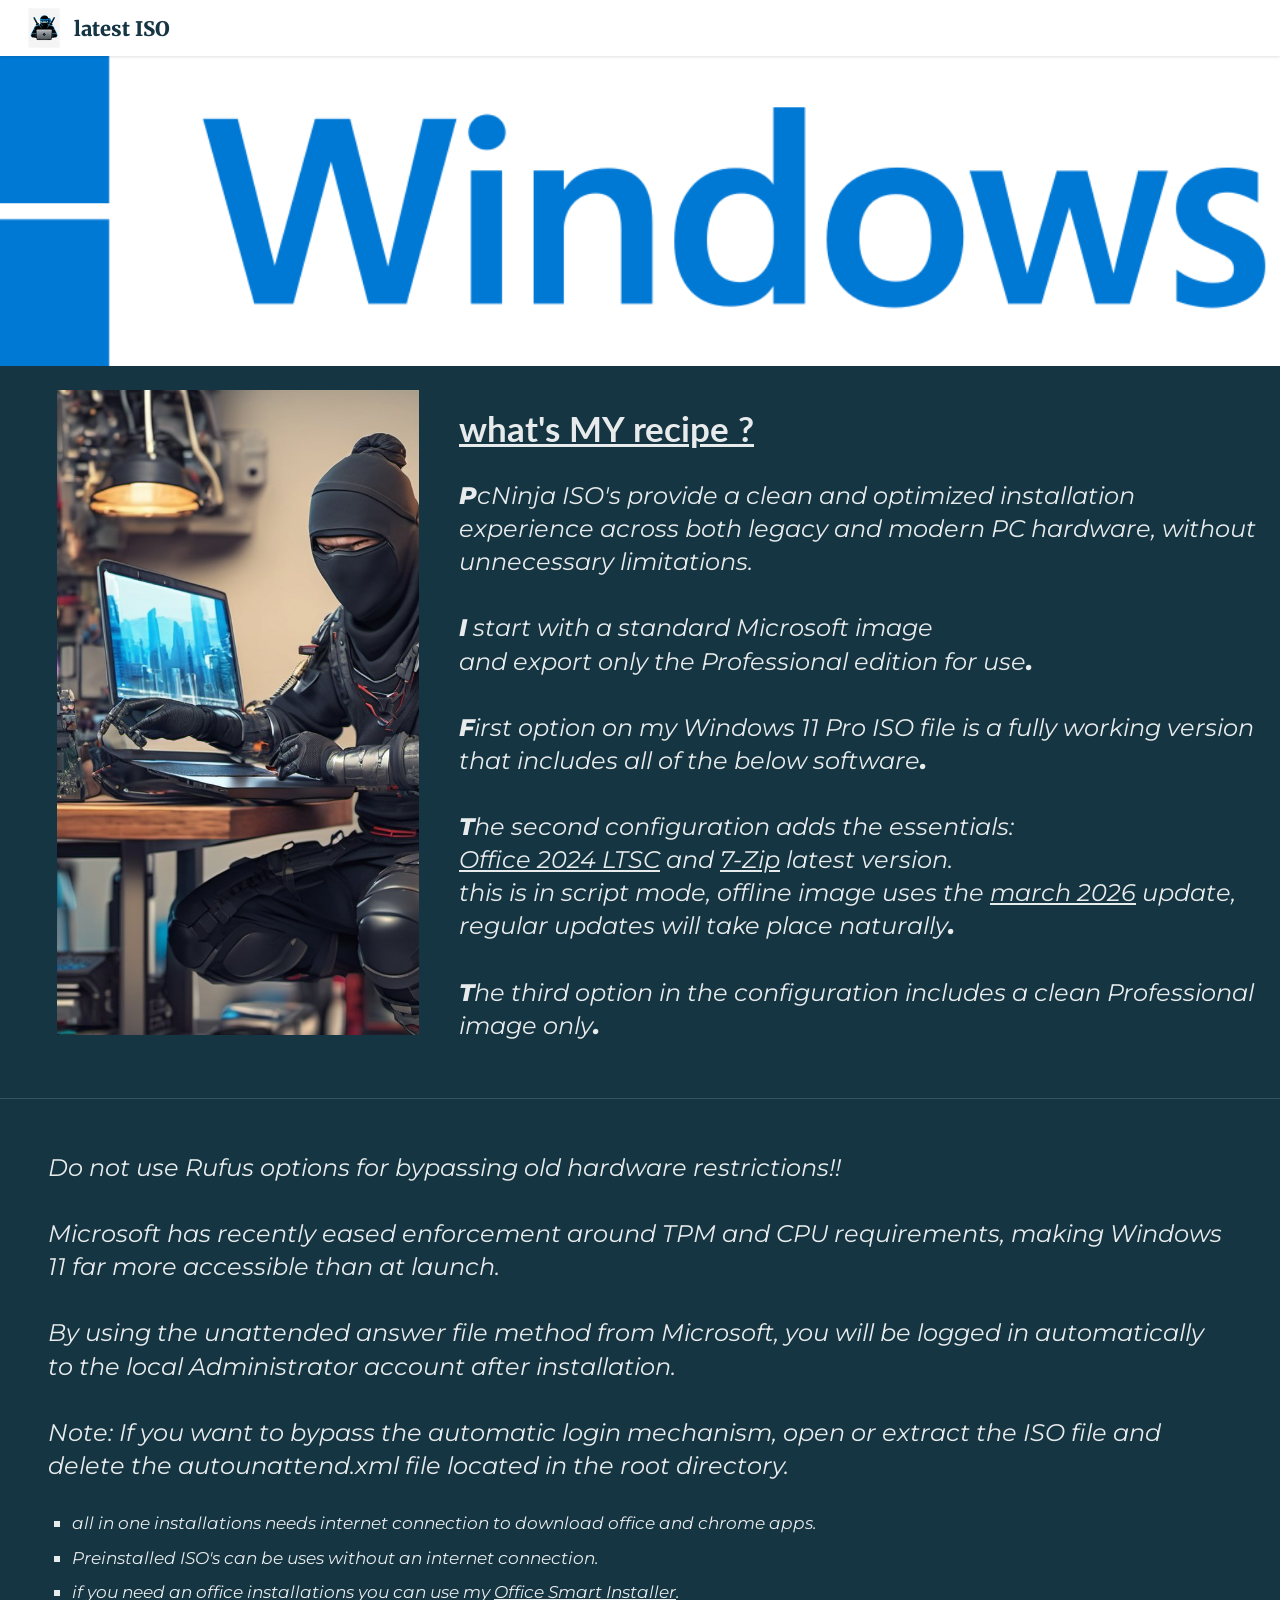
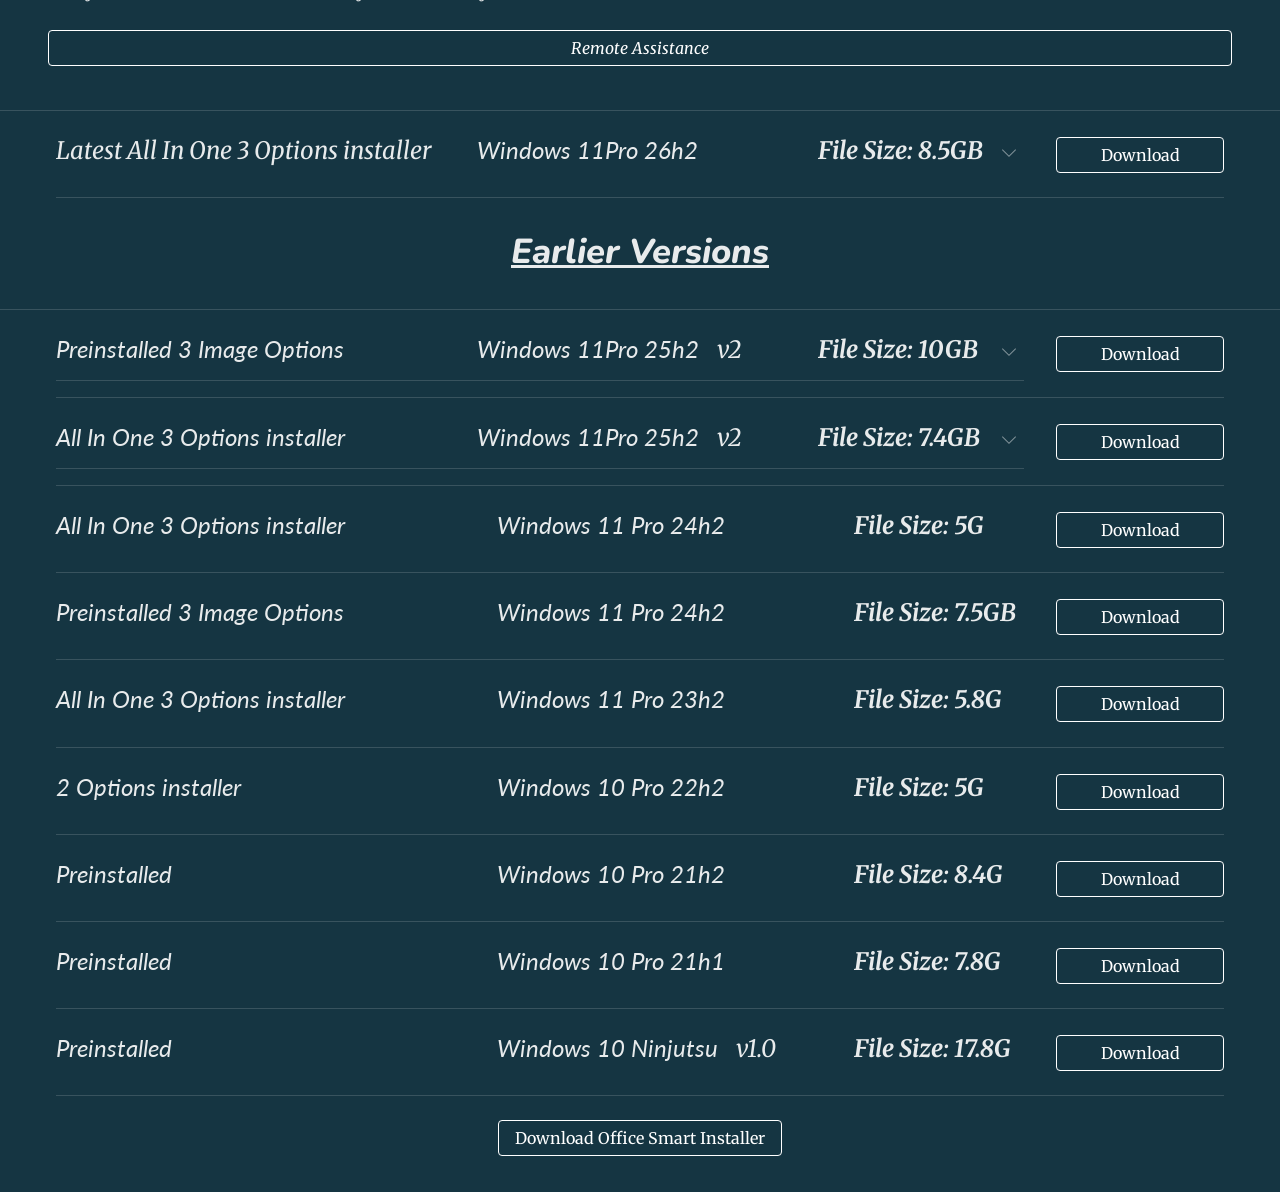
==== index.html @ a1373cc2 "Rebuild latest ISO page from the Google Sites version Co-Authored-By: Claude Opus 5.5 <noreply@anthr" ====
<!doctype html>
<html lang="en">
<head>
  <meta charset="utf-8">
  <meta name="viewport" content="width=device-width, initial-scale=1">
  <title>latest ISO</title>
  <meta name="description" content="PcNinja Windows 11 / Windows 10 Pro ISO downloads - clean, optimized installations for legacy and modern PC hardware.">
  <meta property="og:title" content="latest ISO - PcNinja">
  <meta property="og:type" content="website">
  <meta property="og:url" content="https://win11.pcninja.pro/">
  <meta property="og:image" content="https://win11.pcninja.pro/assets/ninja.jpg">
  <link rel="icon" type="image/png" href="/assets/favicon.png">
  <link rel="apple-touch-icon" href="/assets/apple-touch-icon.png">
  <link rel="preconnect" href="https://fonts.googleapis.com">
  <link rel="preconnect" href="https://fonts.gstatic.com" crossorigin>
  <link href="https://fonts.googleapis.com/css2?family=Lato:ital,wght@0,400;0,700;1,400;1,700&family=Merriweather:ital,wght@0,400;0,700;0,900;1,400;1,700&family=Montserrat:ital,wght@1,400;1,800&family=Nunito:ital,wght@1,800&display=swap" rel="stylesheet">
  <style>
    :root {
      --bg: #153542;
      --text: #e8ebec;
      --line: rgba(255, 255, 255, 0.15);
      --brand: #163544;
      --header-h: 56px;
    }
    * { box-sizing: border-box; margin: 0; padding: 0; }
    html { scroll-behavior: smooth; }
    body {
      background: var(--bg);
      color: var(--text);
      font-family: "Merriweather", Georgia, serif;
      -webkit-font-smoothing: antialiased;
    }
    a { color: inherit; }

    /* Header */
    .topbar {
      position: fixed;
      inset: 0 0 auto 0;
      height: var(--header-h);
      z-index: 50;
      display: flex;
      align-items: center;
      padding: 0 28px;
      background: #fff;
      box-shadow: 0 1px 3px rgba(0, 0, 0, 0.12);
    }
    .brand {
      display: flex;
      align-items: center;
      gap: 14px;
      text-decoration: none;
      color: var(--brand);
      font-weight: 900;
      font-size: 20px;
    }
    .brand img { width: 32px; height: 40px; display: block; }

    /* Windows 11 banner */
    .banner {
      height: 310px;
      background: #fff url("/assets/banner.png") center / cover no-repeat;
    }

    .wrap { max-width: 1216px; margin: 0 auto; padding: 0 24px; }
    .rule { border: 0; border-top: 1px solid var(--line); margin: 16px 0; }

    /* Recipe */
    .recipe {
      display: grid;
      grid-template-columns: 362px 1fr;
      gap: 40px;
      padding: 24px 24px 40px 57px;
      max-width: 1280px;
      margin: 0 auto;
    }
    .recipe img { width: 100%; height: auto; display: block; }
    .recipe h1 {
      font-family: "Lato", Arial, sans-serif;
      font-size: 34.67px;
      font-weight: 700;
      text-decoration: underline;
      margin: 18px 0 30px;
    }
    .big {
      font-family: "Montserrat", Arial, sans-serif;
      font-style: italic;
      font-size: 24px;
      line-height: 1.38;
    }
    .big p + p { margin-top: 1.38em; }
    .big b { font-weight: 800; }

    .notes { padding: 36px 48px 28px; }
    .notes ul {
      margin-top: 24px;
      padding-left: 24px;
      list-style: square;
      font-family: "Montserrat", Arial, sans-serif;
      font-style: italic;
      font-size: 17.33px;
      line-height: 2;
    }

    .btn {
      display: inline-flex;
      align-items: center;
      justify-content: center;
      min-height: 36px;
      padding: 4px 16px;
      border: 1px solid #fff;
      border-radius: 4px;
      color: #fff;
      text-decoration: none;
      font-family: "Merriweather", Georgia, serif;
      font-size: 16px;
      transition: background .15s;
    }
    .btn:hover { background: rgba(255, 255, 255, 0.1); }
    .btn-wide { display: flex; width: 100%; margin-top: 20px; }

    /* Download rows */
    .iso {
      display: grid;
      grid-template-columns: 1fr 168px;
      gap: 32px;
      align-items: start;
      padding: 22px 0 16px;
      border-bottom: 1px solid var(--line);
    }
    .iso-main { border-bottom: 1px solid var(--line); padding-bottom: 14px; }
    .iso:last-of-type .iso-main, .iso.no-rule .iso-main { border-bottom: 0; }
    .iso-head {
      display: grid;
      grid-template-columns: minmax(200px, 1.25fr) minmax(170px, 1fr) minmax(170px, auto);
      gap: 8px 24px;
      align-items: baseline;
      font-style: italic;
      font-size: 24px;
      line-height: 1.38;
    }
    .iso-name { font-family: "Lato", Arial, sans-serif; }
    .iso-ver { font-family: "Lato", Arial, sans-serif; white-space: nowrap; }
    .iso-ver em { margin-left: 18px; font-family: "Merriweather", Georgia, serif; }
    .iso-size { font-weight: 700; white-space: nowrap; }
    .iso .btn { margin-top: 4px; }

    details summary { list-style: none; cursor: pointer; position: relative; padding-right: 36px; }
    details summary::-webkit-details-marker { display: none; }
    details summary::after {
      content: "";
      position: absolute;
      right: 10px;
      top: 50%;
      width: 9px;
      height: 9px;
      border-right: 1.5px solid rgba(255, 255, 255, 0.45);
      border-bottom: 1.5px solid rgba(255, 255, 255, 0.45);
      transform: translateY(-50%) rotate(45deg);
      transition: transform .15s;
    }
    details[open] summary::after { transform: translateY(-20%) rotate(-135deg); }
    details ol {
      margin: 14px 0 0 0;
      padding: 14px 0 0 0;
      border-top: 1px solid var(--line);
      list-style: none;
      counter-reset: n;
      font-style: italic;
      font-size: 24px;
      line-height: 1.75;
    }
    details li { counter-increment: n; }
    details li::before { content: counter(n) ". "; }

    .section-title {
      text-align: center;
      font-family: "Nunito", Arial, sans-serif;
      font-weight: 800;
      font-style: italic;
      font-size: 34.67px;
      text-decoration: underline;
      padding: 30px 0 34px;
      border-bottom: 1px solid var(--line);
    }
    .footer-cta { text-align: center; padding: 24px 0 36px; }

    @media (max-width: 900px) {
      .recipe { grid-template-columns: 1fr; padding: 24px; }
      .recipe img { max-width: 362px; margin: 0 auto; }
      .notes { padding: 28px 24px; }
      .iso { grid-template-columns: 1fr; gap: 12px; }
      .iso-head { grid-template-columns: 1fr; font-size: 20px; gap: 2px; }
      .big, details ol { font-size: 19px; }
      .banner { height: 180px; }
    }
  </style>
</head>
<body>
  <header class="topbar">
    <a class="brand" href="/">
      <img src="/assets/logo.png" alt="" width="32" height="40">
      <span>latest ISO</span>
    </a>
  </header>

  <main style="padding-top: var(--header-h);">
    <div class="banner" role="img" aria-label="Windows 11"></div>

    <section class="recipe">
      <img src="/assets/ninja.jpg" alt="Ninja working on a laptop" width="575" height="1024">
      <div>
        <h1>what's MY recipe ?</h1>
        <div class="big">
          <p><b>P</b>cNinja ISO's provide a clean and optimized installation experience across both legacy and modern PC hardware, without unnecessary limitations.</p>
          <p><b>I</b> start with a standard Microsoft image<br>and export only the Professional edition for use<b>.</b></p>
          <p><b>F</b>irst option on my Windows 11 Pro ISO file is a fully working version that includes all of the below software<b>.</b></p>
          <p><b>T</b>he second configuration adds the essentials:<br>
            <a href="https://learn.microsoft.com/en-us/office/ltsc/2024/overview">Office 2024 LTSC</a> and <a href="https://www.7-zip.org/">7-Zip</a> latest version.<br>
            this is in script mode, offline image uses the <u>march 2026</u> update,&nbsp; regular updates will take place naturally<b>.</b></p>
          <p><b>T</b>he third option in the configuration includes a clean Professional image only<b>.</b></p>
        </div>
      </div>
    </section>

    <hr class="rule">

    <section class="notes big">
      <p>Do not use Rufus options for bypassing old hardware restrictions!!</p>
      <p>Microsoft has recently eased enforcement around TPM and CPU requirements, making Windows 11 far more accessible than at launch.</p>
      <p>By using the unattended answer file method from Microsoft, you will be logged in automatically to the local Administrator account after installation.</p>
      <p>Note: If you want to bypass the automatic login mechanism, open or extract the ISO file and delete the autounattend.xml file located in the root directory.</p>
      <ul>
        <li>all in one installations needs internet connection to download office and chrome apps.</li>
        <li>Preinstalled ISO's can be uses without an internet connection.</li>
        <li>if you need an office installations you can use my <a href="https://office.pcninja.pro/">Office Smart Installer</a>.</li>
      </ul>
      <a class="btn btn-wide" href="https://help.pcninja.pro/">Remote Assistance</a>
    </section>

    <hr class="rule" style="margin-bottom:0">

    <div class="wrap">
      <!-- Latest -->
      <div class="iso">
        <details class="iso-main">
          <summary class="iso-head">
            <span class="iso-name" style="font-family:'Merriweather',Georgia,serif">Latest All In One 3 Options installer</span>
            <span class="iso-ver">Windows 11Pro 26h2</span>
            <span class="iso-size">File Size: 8.5GB</span>
          </summary>
          <ol>
            <li>Fully Working OS.</li>
            <li>Added programs: Office 2024LTSC, latest Chrome &amp; 7z</li>
            <li>Clean install of Microsoft's latest Image Windows 11 Professional</li>
          </ol>
        </details>
        <a class="btn" href="https://aio11.pcninja.pro">Download</a>
      </div>
    </div>

    <h2 class="section-title">Earlier Versions</h2>

    <div class="wrap">
      <div class="iso">
        <details class="iso-main">
          <summary class="iso-head">
            <span class="iso-name">Preinstalled 3 Image Options</span>
            <span class="iso-ver">Windows 11Pro 25h2<em>v2</em></span>
            <span class="iso-size">File Size: 10GB</span>
          </summary>
          <ol>
            <li>preinstalled and fully Working OS.</li>
            <li>Preinstalled programs, Office 2024LTSC - Chrome &amp; 7z (mar2026).</li>
            <li>Clean install of Microsoft's latest Image Windows 11 Professional.</li>
          </ol>
        </details>
        <a class="btn" href="https://3in11.pcninja.pro">Download</a>
      </div>

      <div class="iso">
        <details class="iso-main">
          <summary class="iso-head">
            <span class="iso-name">All In One 3 Options installer</span>
            <span class="iso-ver">Windows 11Pro 25h2<em>v2</em></span>
            <span class="iso-size">File Size: 7.4GB</span>
          </summary>
          <ol>
            <li>Fully Working OS.</li>
            <li>Added programs: Office 2024LTSC, latest Chrome &amp; 7z</li>
            <li>Clean install of Microsoft's latest Image Windows 11 Professional</li>
          </ol>
        </details>
        <a class="btn" href="https://aio25h2v2.pcninja.pro">Download</a>
      </div>

      <div class="iso no-rule">
        <div class="iso-main iso-head">
          <span class="iso-name">All In One 3 Options installer</span>
          <span class="iso-ver">Windows 11 Pro 24h2</span>
          <span class="iso-size">File Size: 5G</span>
        </div>
        <a class="btn" href="https://ninja11pro24h2.pcninja.pro">Download</a>
      </div>

      <div class="iso no-rule">
        <div class="iso-main iso-head">
          <span class="iso-name">Preinstalled 3 Image Options</span>
          <span class="iso-ver">Windows 11 Pro 24h2</span>
          <span class="iso-size">File Size: 7.5GB</span>
        </div>
        <a class="btn" href="https://3in11pro24h2.pcninja.pro">Download</a>
      </div>

      <div class="iso no-rule">
        <div class="iso-main iso-head">
          <span class="iso-name">All In One 3 Options installer</span>
          <span class="iso-ver">Windows 11 Pro 23h2</span>
          <span class="iso-size">File Size: 5.8G</span>
        </div>
        <a class="btn" href="https://ninja11pro23h2.pcninja.pro">Download</a>
      </div>

      <div class="iso no-rule">
        <div class="iso-main iso-head">
          <span class="iso-name">2 Options installer</span>
          <span class="iso-ver">Windows 10 Pro 22h2</span>
          <span class="iso-size">File Size: 5G</span>
        </div>
        <a class="btn" href="https://ninja10pro22h2.pcninja.pro">Download</a>
      </div>

      <div class="iso no-rule">
        <div class="iso-main iso-head">
          <span class="iso-name">Preinstalled</span>
          <span class="iso-ver">Windows 10 Pro 21h2</span>
          <span class="iso-size">File Size: 8.4G</span>
        </div>
        <a class="btn" href="https://ninja10pro21h2.pcninja.pro">Download</a>
      </div>

      <div class="iso no-rule">
        <div class="iso-main iso-head">
          <span class="iso-name">Preinstalled</span>
          <span class="iso-ver">Windows 10 Pro 21h1</span>
          <span class="iso-size">File Size: 7.8G</span>
        </div>
        <a class="btn" href="https://ninja10pro21h1.pcninja.pro">Download</a>
      </div>

      <div class="iso no-rule">
        <div class="iso-main iso-head">
          <span class="iso-name">Preinstalled</span>
          <span class="iso-ver">Windows 10 Ninjutsu<em>v1.0</em></span>
          <span class="iso-size">File Size: 17.8G</span>
        </div>
        <a class="btn" href="https://ninjutsu.pcninja.pro">Download</a>
      </div>

      <div class="footer-cta">
        <a class="btn" href="https://office.pcninja.pro">Download Office Smart Installer</a>
      </div>
    </div>
  </main>
</body>
</html>
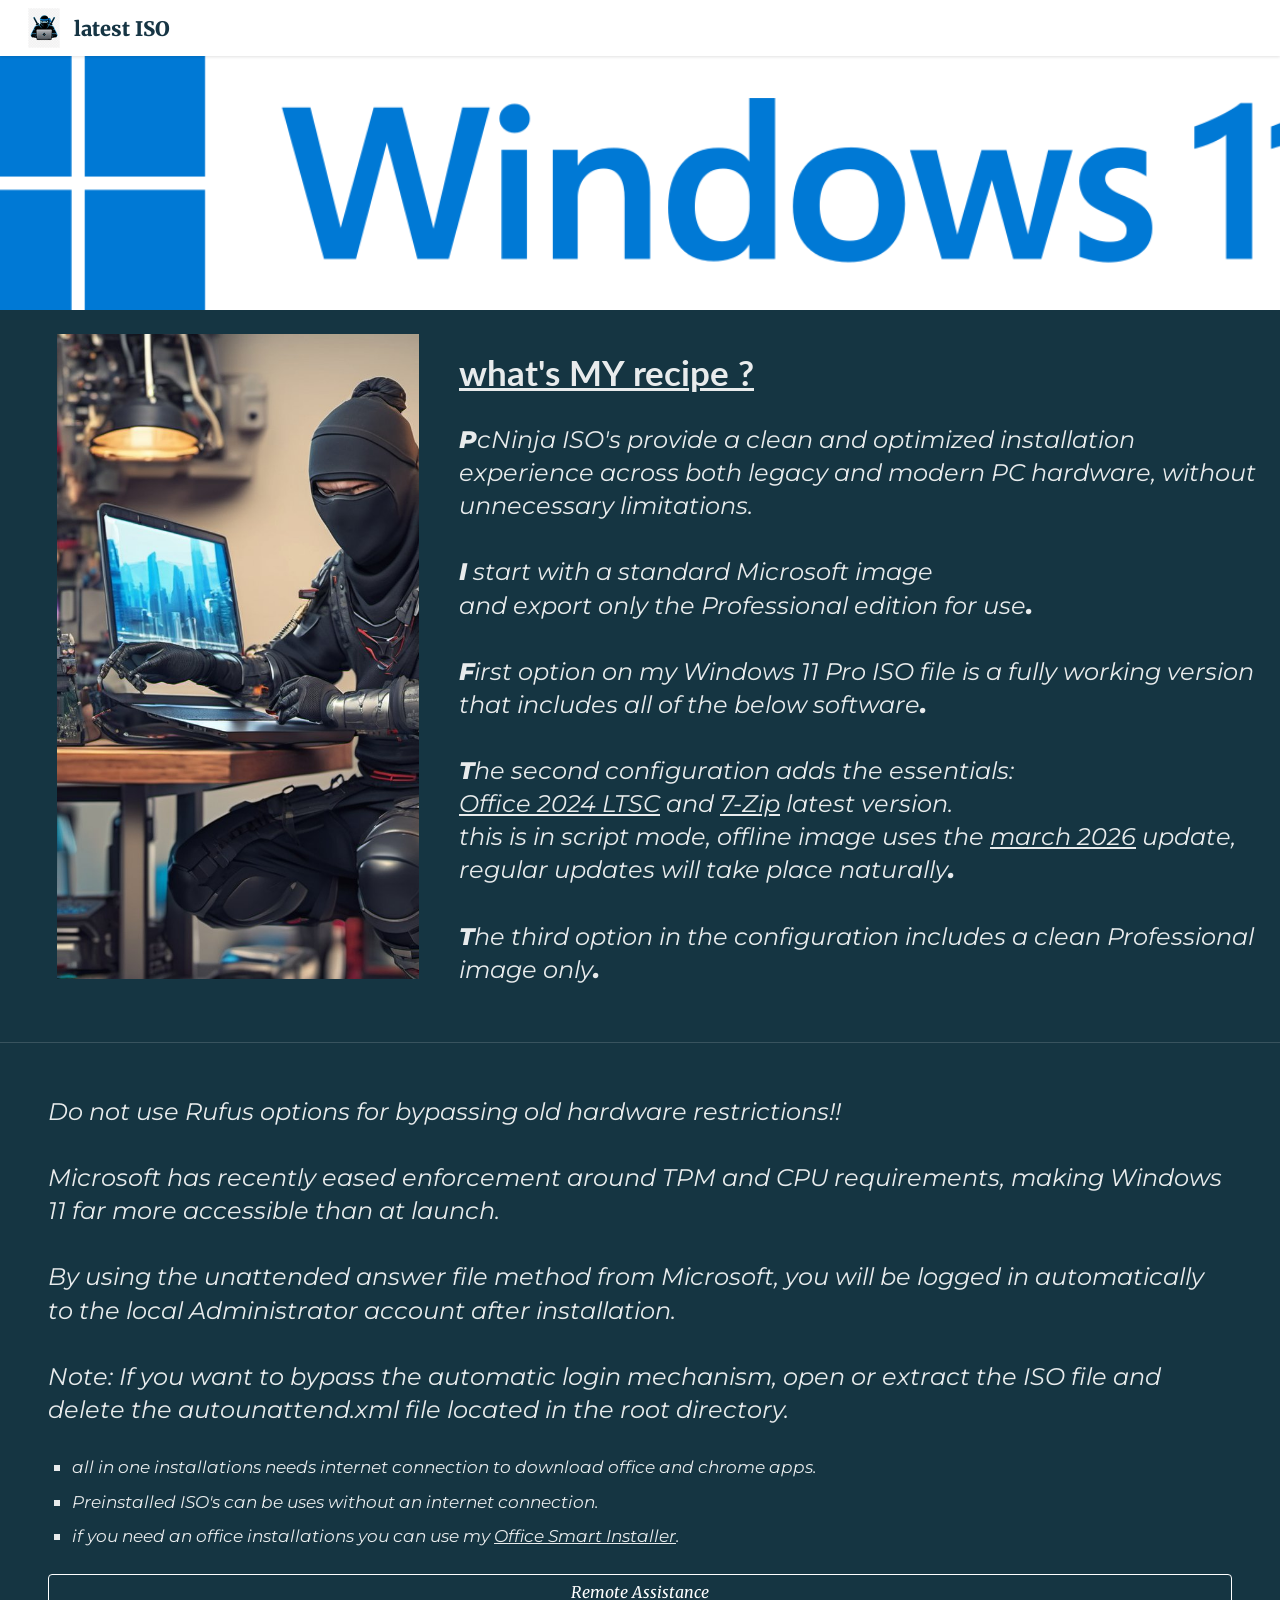
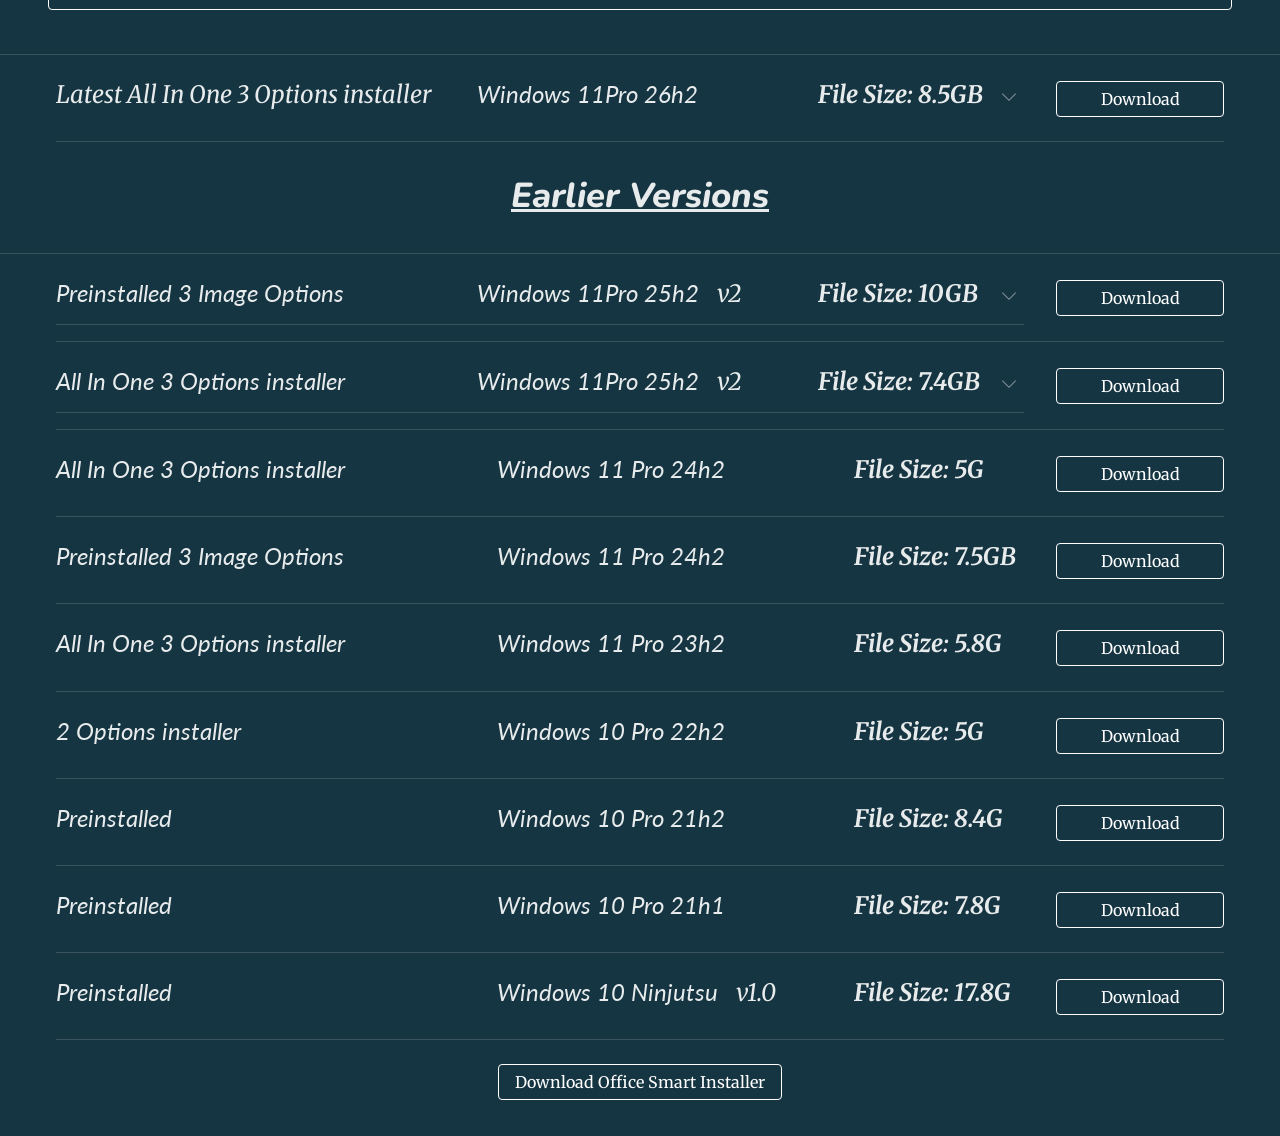
==== commit 44720f2d: "Match original banner framing Co-Authored-By: Claude Opus 5.5 <noreply@anthropic.com> Claude-Session" ====
--- a/index.html
+++ b/index.html
@@ -57,7 +57,7 @@
 
     /* Windows 11 banner */
     .banner {
-      height: 310px;
+      height: 254px;
       background: #fff url("/assets/banner.png") center / cover no-repeat;
     }
 
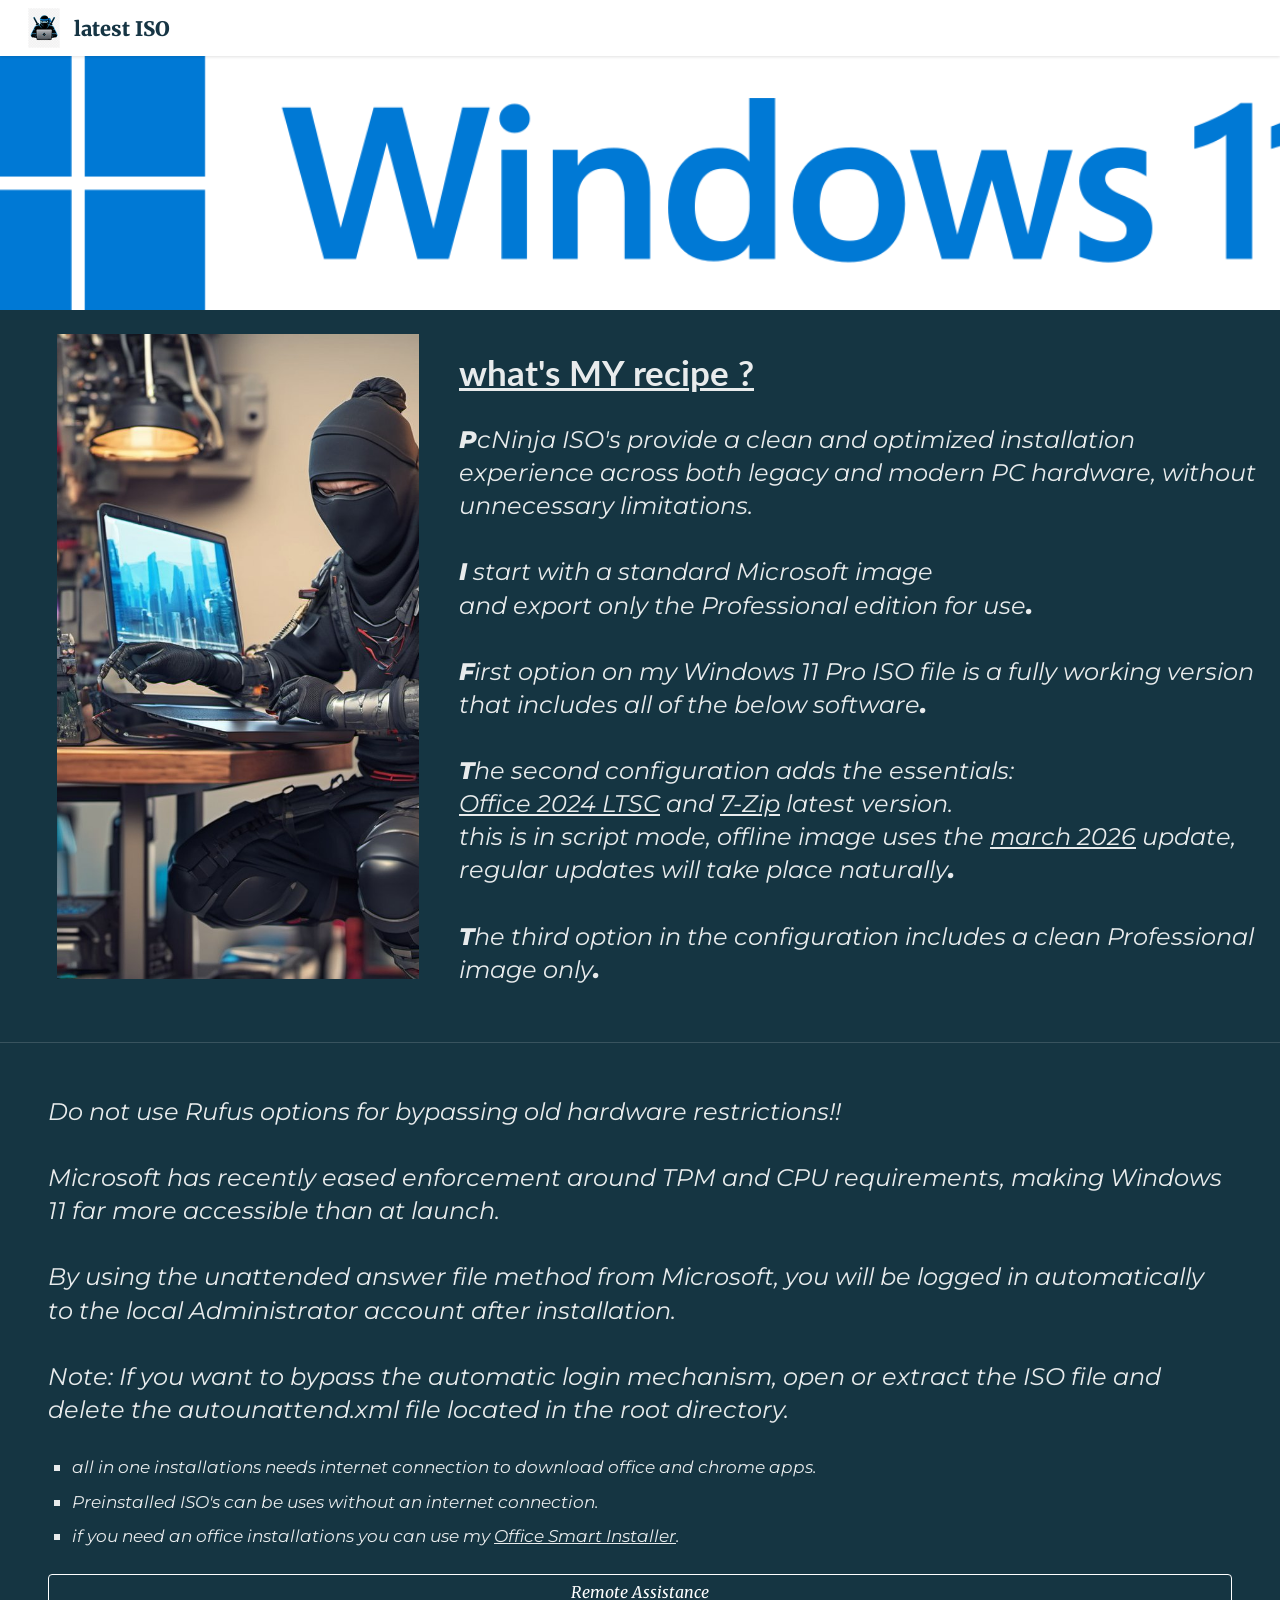
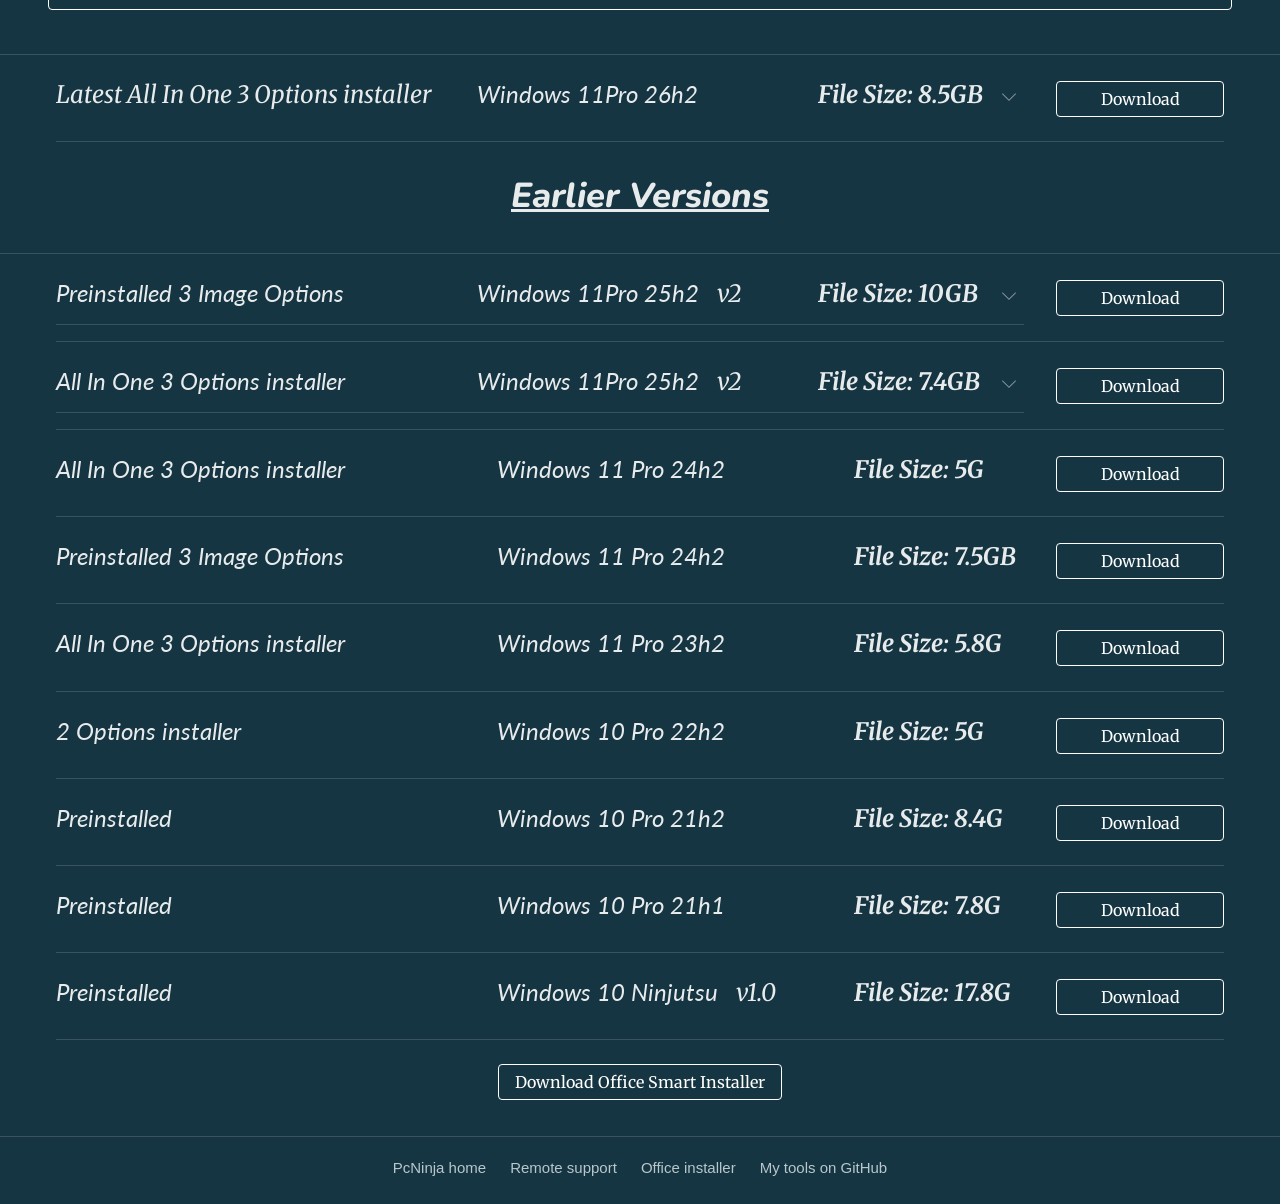
==== commit 9a0d1c9d: "Draft: footer linking the PcNinja sites, robots.txt and sitemap (not live) Co-Authored-By: Claude Op" ====
--- a/index.html
+++ b/index.html
@@ -184,6 +184,10 @@
     }
     .footer-cta { text-align: center; padding: 24px 0 36px; }
 
+    .site-footer { display: flex; flex-wrap: wrap; justify-content: center; gap: 8px 24px; padding: 22px 24px 28px; border-top: 1px solid var(--line); font-family: "Lato", Arial, sans-serif; font-size: 15px; }
+    .site-footer a { color: #b9c7cd; text-decoration: none; }
+    .site-footer a:hover { color: #fff; text-decoration: underline; }
+
     @media (max-width: 900px) {
       .recipe { grid-template-columns: 1fr; padding: 24px; }
       .recipe img { max-width: 362px; margin: 0 auto; }
@@ -361,5 +365,11 @@
       </div>
     </div>
   </main>
+  <footer class="site-footer">
+    <a href="https://www.pcninja.pro/">PcNinja home</a>
+    <a href="https://help.pcninja.pro/">Remote support</a>
+    <a href="https://office.pcninja.pro/">Office installer</a>
+    <a href="https://github.com/JavierTorresFelendler">My tools on GitHub</a>
+  </footer>
 </body>
 </html>
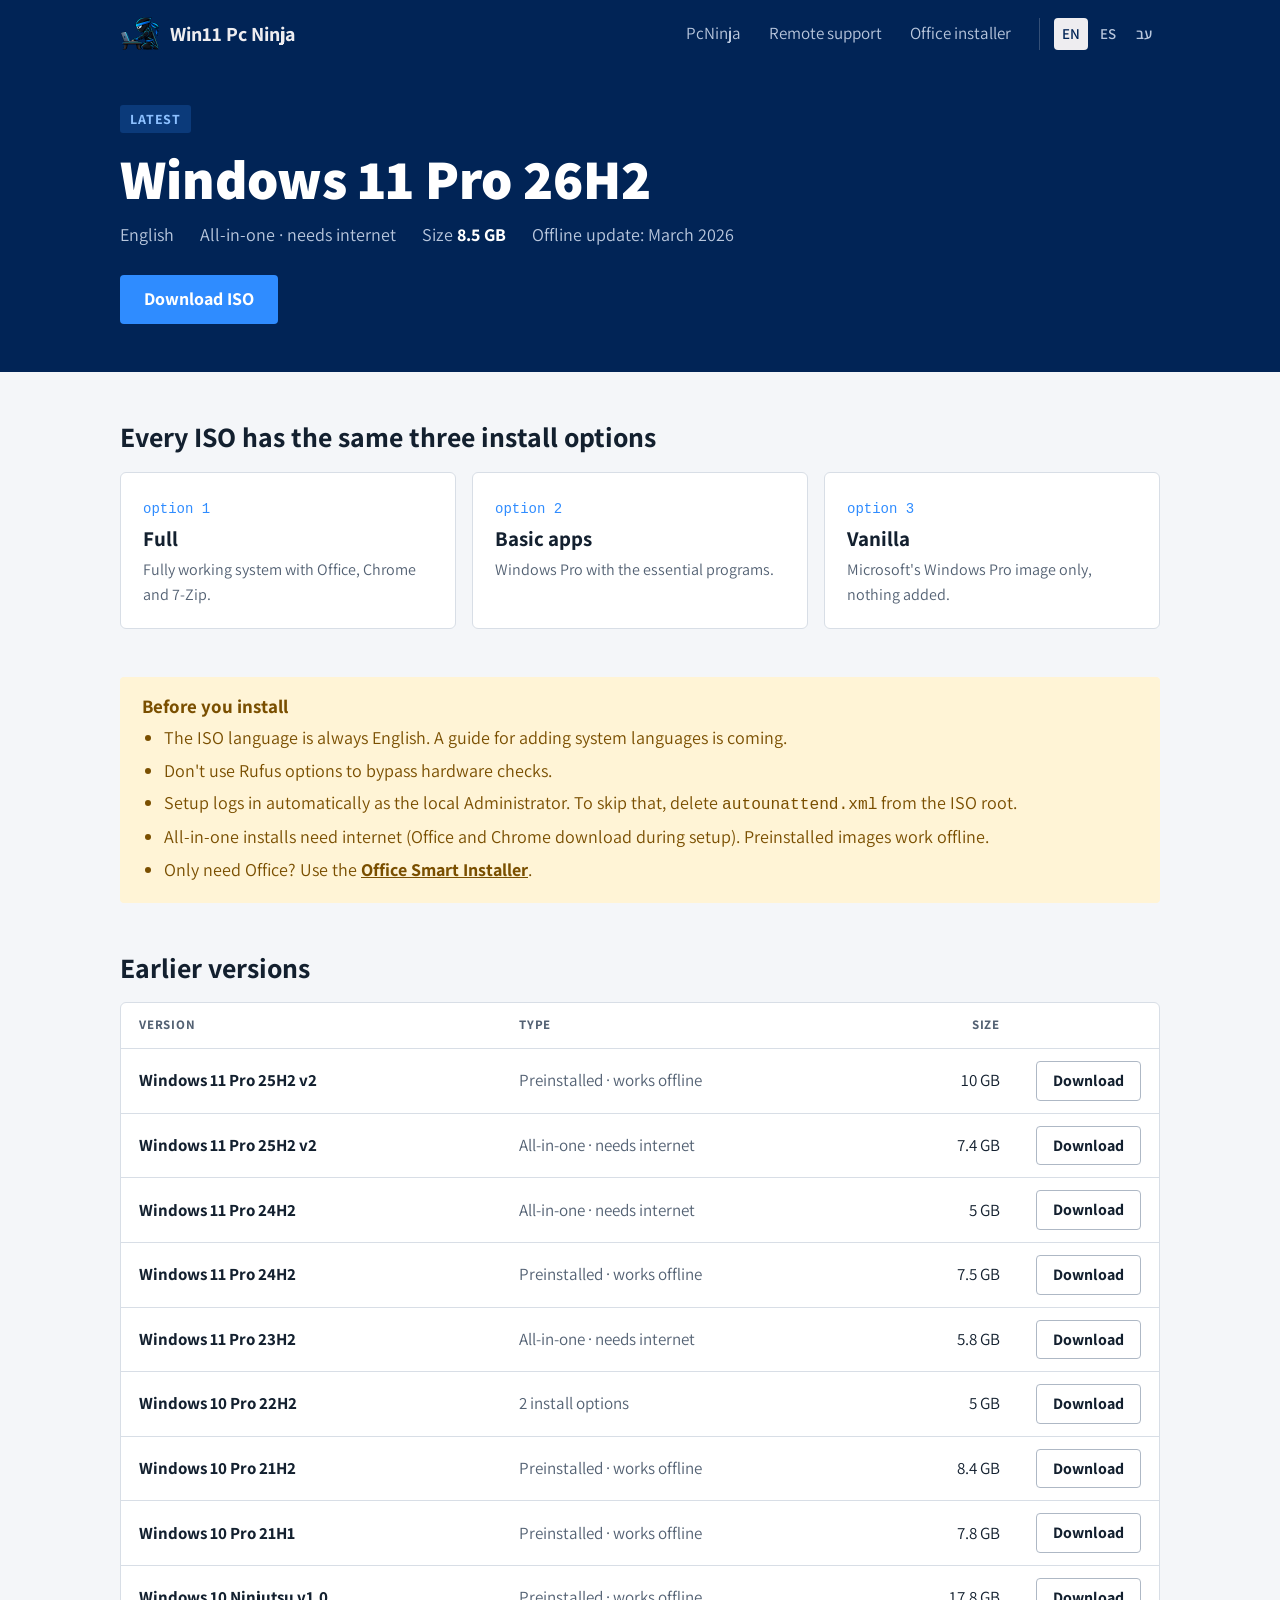
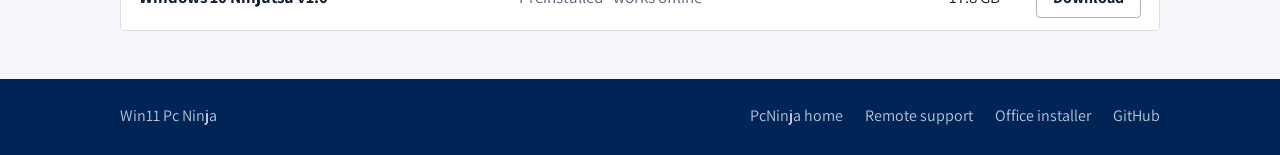
==== commit 55b32795: "Redesign: release page in English, Spanish and Hebrew Co-Authored-By: Claude Opus 5.5 <noreply@anthr" ====
--- a/index.html
+++ b/index.html
@@ -1,375 +1,123 @@
 <!doctype html>
-<html lang="en">
+<html lang="en" dir="ltr">
 <head>
   <meta charset="utf-8">
   <meta name="viewport" content="width=device-width, initial-scale=1">
-  <title>latest ISO</title>
-  <meta name="description" content="PcNinja Windows 11 / Windows 10 Pro ISO downloads - clean, optimized installations for legacy and modern PC hardware.">
-  <meta property="og:title" content="latest ISO - PcNinja">
+  <title>Windows ISOs - PcNinja</title>
+  <meta name="description" content="Clean Windows 11 Pro ISOs from PcNinja. Each ISO has three install options: Full, Basic apps or Vanilla.">
+  <link rel="canonical" href="https://win11.pcninja.pro/">
+  <link rel="alternate" hreflang="en" href="https://win11.pcninja.pro/">
+  <link rel="alternate" hreflang="es" href="https://win11.pcninja.pro/es/">
+  <link rel="alternate" hreflang="he" href="https://win11.pcninja.pro/he/">
+  <link rel="alternate" hreflang="x-default" href="https://win11.pcninja.pro/">
+  <meta property="og:title" content="Windows ISOs - PcNinja">
+  <meta property="og:description" content="Clean Windows 11 Pro ISOs from PcNinja. Each ISO has three install options: Full, Basic apps or Vanilla.">
   <meta property="og:type" content="website">
   <meta property="og:url" content="https://win11.pcninja.pro/">
-  <meta property="og:image" content="https://win11.pcninja.pro/assets/ninja.jpg">
+  <meta property="og:image" content="https://www.pcninja.pro/assets/logo-512.png">
+  <meta name="theme-color" content="#012456">
   <link rel="icon" type="image/png" href="/assets/favicon.png">
   <link rel="apple-touch-icon" href="/assets/apple-touch-icon.png">
   <link rel="preconnect" href="https://fonts.googleapis.com">
   <link rel="preconnect" href="https://fonts.gstatic.com" crossorigin>
-  <link href="https://fonts.googleapis.com/css2?family=Lato:ital,wght@0,400;0,700;1,400;1,700&family=Merriweather:ital,wght@0,400;0,700;0,900;1,400;1,700&family=Montserrat:ital,wght@1,400;1,800&family=Nunito:ital,wght@1,800&display=swap" rel="stylesheet">
-  <style>
-    :root {
-      --bg: #153542;
-      --text: #e8ebec;
-      --line: rgba(255, 255, 255, 0.15);
-      --brand: #163544;
-      --header-h: 56px;
-    }
-    * { box-sizing: border-box; margin: 0; padding: 0; }
-    html { scroll-behavior: smooth; }
-    body {
-      background: var(--bg);
-      color: var(--text);
-      font-family: "Merriweather", Georgia, serif;
-      -webkit-font-smoothing: antialiased;
-    }
-    a { color: inherit; }
-
-    /* Header */
-    .topbar {
-      position: fixed;
-      inset: 0 0 auto 0;
-      height: var(--header-h);
-      z-index: 50;
-      display: flex;
-      align-items: center;
-      padding: 0 28px;
-      background: #fff;
-      box-shadow: 0 1px 3px rgba(0, 0, 0, 0.12);
-    }
-    .brand {
-      display: flex;
-      align-items: center;
-      gap: 14px;
-      text-decoration: none;
-      color: var(--brand);
-      font-weight: 900;
-      font-size: 20px;
-    }
-    .brand img { width: 32px; height: 40px; display: block; }
-
-    /* Windows 11 banner */
-    .banner {
-      height: 254px;
-      background: #fff url("/assets/banner.png") center / cover no-repeat;
-    }
-
-    .wrap { max-width: 1216px; margin: 0 auto; padding: 0 24px; }
-    .rule { border: 0; border-top: 1px solid var(--line); margin: 16px 0; }
-
-    /* Recipe */
-    .recipe {
-      display: grid;
-      grid-template-columns: 362px 1fr;
-      gap: 40px;
-      padding: 24px 24px 40px 57px;
-      max-width: 1280px;
-      margin: 0 auto;
-    }
-    .recipe img { width: 100%; height: auto; display: block; }
-    .recipe h1 {
-      font-family: "Lato", Arial, sans-serif;
-      font-size: 34.67px;
-      font-weight: 700;
-      text-decoration: underline;
-      margin: 18px 0 30px;
-    }
-    .big {
-      font-family: "Montserrat", Arial, sans-serif;
-      font-style: italic;
-      font-size: 24px;
-      line-height: 1.38;
-    }
-    .big p + p { margin-top: 1.38em; }
-    .big b { font-weight: 800; }
-
-    .notes { padding: 36px 48px 28px; }
-    .notes ul {
-      margin-top: 24px;
-      padding-left: 24px;
-      list-style: square;
-      font-family: "Montserrat", Arial, sans-serif;
-      font-style: italic;
-      font-size: 17.33px;
-      line-height: 2;
-    }
-
-    .btn {
-      display: inline-flex;
-      align-items: center;
-      justify-content: center;
-      min-height: 36px;
-      padding: 4px 16px;
-      border: 1px solid #fff;
-      border-radius: 4px;
-      color: #fff;
-      text-decoration: none;
-      font-family: "Merriweather", Georgia, serif;
-      font-size: 16px;
-      transition: background .15s;
-    }
-    .btn:hover { background: rgba(255, 255, 255, 0.1); }
-    .btn-wide { display: flex; width: 100%; margin-top: 20px; }
-
-    /* Download rows */
-    .iso {
-      display: grid;
-      grid-template-columns: 1fr 168px;
-      gap: 32px;
-      align-items: start;
-      padding: 22px 0 16px;
-      border-bottom: 1px solid var(--line);
-    }
-    .iso-main { border-bottom: 1px solid var(--line); padding-bottom: 14px; }
-    .iso:last-of-type .iso-main, .iso.no-rule .iso-main { border-bottom: 0; }
-    .iso-head {
-      display: grid;
-      grid-template-columns: minmax(200px, 1.25fr) minmax(170px, 1fr) minmax(170px, auto);
-      gap: 8px 24px;
-      align-items: baseline;
-      font-style: italic;
-      font-size: 24px;
-      line-height: 1.38;
-    }
-    .iso-name { font-family: "Lato", Arial, sans-serif; }
-    .iso-ver { font-family: "Lato", Arial, sans-serif; white-space: nowrap; }
-    .iso-ver em { margin-left: 18px; font-family: "Merriweather", Georgia, serif; }
-    .iso-size { font-weight: 700; white-space: nowrap; }
-    .iso .btn { margin-top: 4px; }
-
-    details summary { list-style: none; cursor: pointer; position: relative; padding-right: 36px; }
-    details summary::-webkit-details-marker { display: none; }
-    details summary::after {
-      content: "";
-      position: absolute;
-      right: 10px;
-      top: 50%;
-      width: 9px;
-      height: 9px;
-      border-right: 1.5px solid rgba(255, 255, 255, 0.45);
-      border-bottom: 1.5px solid rgba(255, 255, 255, 0.45);
-      transform: translateY(-50%) rotate(45deg);
-      transition: transform .15s;
-    }
-    details[open] summary::after { transform: translateY(-20%) rotate(-135deg); }
-    details ol {
-      margin: 14px 0 0 0;
-      padding: 14px 0 0 0;
-      border-top: 1px solid var(--line);
-      list-style: none;
-      counter-reset: n;
-      font-style: italic;
-      font-size: 24px;
-      line-height: 1.75;
-    }
-    details li { counter-increment: n; }
-    details li::before { content: counter(n) ". "; }
-
-    .section-title {
-      text-align: center;
-      font-family: "Nunito", Arial, sans-serif;
-      font-weight: 800;
-      font-style: italic;
-      font-size: 34.67px;
-      text-decoration: underline;
-      padding: 30px 0 34px;
-      border-bottom: 1px solid var(--line);
-    }
-    .footer-cta { text-align: center; padding: 24px 0 36px; }
-
-    .site-footer { display: flex; flex-wrap: wrap; justify-content: center; gap: 8px 24px; padding: 22px 24px 28px; border-top: 1px solid var(--line); font-family: "Lato", Arial, sans-serif; font-size: 15px; }
-    .site-footer a { color: #b9c7cd; text-decoration: none; }
-    .site-footer a:hover { color: #fff; text-decoration: underline; }
-
-    @media (max-width: 900px) {
-      .recipe { grid-template-columns: 1fr; padding: 24px; }
-      .recipe img { max-width: 362px; margin: 0 auto; }
-      .notes { padding: 28px 24px; }
-      .iso { grid-template-columns: 1fr; gap: 12px; }
-      .iso-head { grid-template-columns: 1fr; font-size: 20px; gap: 2px; }
-      .big, details ol { font-size: 19px; }
-      .banner { height: 180px; }
-    }
-  </style>
+  <link href="https://fonts.googleapis.com/css2?family=Assistant:wght@400;600;700;800&display=swap" rel="stylesheet">
+  <link rel="stylesheet" href="/assets/site.css">
+  <script>(function(){var P={en:'/',es:'/es/',he:'/he/'},K='pcninja-lang',s=null,q=/[?&]lang=(en|es|he)\b/.exec(location.search);
+try{if(q){localStorage.setItem(K,q[1]);}s=localStorage.getItem(K);}catch(e){}
+if(q){history.replaceState(null,'',location.pathname+location.hash);return;}
+if(location.pathname!=='/')return;
+if(!s){var L=navigator.languages||[navigator.language||''];for(var i=0;i<L.length;i++){var c=String(L[i]).slice(0,2).toLowerCase();if(c==='iw')c='he';if(P[c]){s=c;break;}}}
+if(s&&s!=='en'&&P[s])location.replace(P[s]+location.hash);})();</script>
 </head>
 <body>
   <header class="topbar">
-    <a class="brand" href="/">
-      <img src="/assets/logo.png" alt="" width="32" height="40">
-      <span>latest ISO</span>
-    </a>
+    <div class="wrap">
+      <a class="brand" href="/"><img src="/assets/logo.png" alt="" width="40" height="40"><span>Win11 Pc Ninja</span></a>
+      <div class="menus">
+        <ul class="nav">
+          <li><a href="https://www.pcninja.pro/">PcNinja</a></li>
+          <li><a href="https://help.pcninja.pro/en/">Remote support</a></li>
+          <li><a href="https://office.pcninja.pro/">Office installer</a></li>
+        </ul>
+        <ul class="langs" aria-label="Language"><li><a href="/?lang=en" hreflang="en" lang="en" aria-current="true">EN</a></li><li><a href="/es/?lang=es" hreflang="es" lang="es">ES</a></li><li><a href="/he/?lang=he" hreflang="he" lang="he">עב</a></li></ul>
+      </div>
+    </div>
   </header>
 
-  <main style="padding-top: var(--header-h);">
-    <div class="banner" role="img" aria-label="Windows 11"></div>
+  <main>
+    <div class="latest">
+      <div class="wrap">
+        <span class="tag">Latest</span>
+        <h1>Windows 11 Pro 26H2</h1>
+        <ul class="meta">
+          <li>English</li>
+          <li>All-in-one · needs internet</li>
+          <li>Size <b class="num" dir="ltr">8.5 GB</b></li>
+          <li>Offline update: March 2026</li>
+        </ul>
+        <a class="btn btn-primary" href="https://aio11.pcninja.pro">Download ISO</a>
+      </div>
+    </div>
 
-    <section class="recipe">
-      <img src="/assets/ninja.jpg" alt="Ninja working on a laptop" width="575" height="1024">
-      <div>
-        <h1>what's MY recipe ?</h1>
-        <div class="big">
-          <p><b>P</b>cNinja ISO's provide a clean and optimized installation experience across both legacy and modern PC hardware, without unnecessary limitations.</p>
-          <p><b>I</b> start with a standard Microsoft image<br>and export only the Professional edition for use<b>.</b></p>
-          <p><b>F</b>irst option on my Windows 11 Pro ISO file is a fully working version that includes all of the below software<b>.</b></p>
-          <p><b>T</b>he second configuration adds the essentials:<br>
-            <a href="https://learn.microsoft.com/en-us/office/ltsc/2024/overview">Office 2024 LTSC</a> and <a href="https://www.7-zip.org/">7-Zip</a> latest version.<br>
-            this is in script mode, offline image uses the <u>march 2026</u> update,&nbsp; regular updates will take place naturally<b>.</b></p>
-          <p><b>T</b>he third option in the configuration includes a clean Professional image only<b>.</b></p>
+    <section>
+      <div class="wrap">
+        <h2 class="h2">Every ISO has the same three install options</h2>
+        <ol class="opts">
+          <li class="opt"><span class="k">option 1</span><h3>Full</h3><p>Fully working system with Office, Chrome and 7-Zip.</p></li>
+          <li class="opt"><span class="k">option 2</span><h3>Basic apps</h3><p>Windows Pro with the essential programs.</p></li>
+          <li class="opt"><span class="k">option 3</span><h3>Vanilla</h3><p>Microsoft's Windows Pro image only, nothing added.</p></li>
+        </ol>
+      </div>
+    </section>
+
+    <section>
+      <div class="wrap">
+        <div class="note">
+          <h2>Before you install</h2>
+          <ul>
+            <li>The ISO language is always English. A guide for adding system languages is coming.</li>
+            <li>Don't use Rufus options to bypass hardware checks.</li>
+            <li>Setup logs in automatically as the local Administrator. To skip that, delete <code>autounattend.xml</code> from the ISO root.</li>
+            <li>All-in-one installs need internet (Office and Chrome download during setup). Preinstalled images work offline.</li>
+            <li>Only need Office? Use the <a href="https://office.pcninja.pro/">Office Smart Installer</a>.</li>
+          </ul>
         </div>
       </div>
     </section>
 
-    <hr class="rule">
+    <section>
+      <div class="wrap">
+        <h2 class="h2">Earlier versions</h2>
+        <div class="tbl">
+          <table>
+            <thead><tr><th>Version</th><th>Type</th><th class="size">Size</th><th><span hidden>Download</span></th></tr></thead>
+            <tbody>
+              <tr><td class="ver">Windows 11 Pro 25H2 v2</td><td class="type">Preinstalled · works offline</td><td class="size num">10 GB</td><td class="dl"><a class="btn btn-line" href="https://3in11.pcninja.pro">Download</a></td></tr>
+              <tr><td class="ver">Windows 11 Pro 25H2 v2</td><td class="type">All-in-one · needs internet</td><td class="size num">7.4 GB</td><td class="dl"><a class="btn btn-line" href="https://aio25h2v2.pcninja.pro">Download</a></td></tr>
+              <tr><td class="ver">Windows 11 Pro 24H2</td><td class="type">All-in-one · needs internet</td><td class="size num">5 GB</td><td class="dl"><a class="btn btn-line" href="https://ninja11pro24h2.pcninja.pro">Download</a></td></tr>
+              <tr><td class="ver">Windows 11 Pro 24H2</td><td class="type">Preinstalled · works offline</td><td class="size num">7.5 GB</td><td class="dl"><a class="btn btn-line" href="https://3in11pro24h2.pcninja.pro">Download</a></td></tr>
+              <tr><td class="ver">Windows 11 Pro 23H2</td><td class="type">All-in-one · needs internet</td><td class="size num">5.8 GB</td><td class="dl"><a class="btn btn-line" href="https://ninja11pro23h2.pcninja.pro">Download</a></td></tr>
+              <tr><td class="ver">Windows 10 Pro 22H2</td><td class="type">2 install options</td><td class="size num">5 GB</td><td class="dl"><a class="btn btn-line" href="https://ninja10pro22h2.pcninja.pro">Download</a></td></tr>
+              <tr><td class="ver">Windows 10 Pro 21H2</td><td class="type">Preinstalled · works offline</td><td class="size num">8.4 GB</td><td class="dl"><a class="btn btn-line" href="https://ninja10pro21h2.pcninja.pro">Download</a></td></tr>
+              <tr><td class="ver">Windows 10 Pro 21H1</td><td class="type">Preinstalled · works offline</td><td class="size num">7.8 GB</td><td class="dl"><a class="btn btn-line" href="https://ninja10pro21h1.pcninja.pro">Download</a></td></tr>
+              <tr><td class="ver">Windows 10 Ninjutsu v1.0</td><td class="type">Preinstalled · works offline</td><td class="size num">17.8 GB</td><td class="dl"><a class="btn btn-line" href="https://ninjutsu.pcninja.pro">Download</a></td></tr>
+            </tbody>
+          </table>
+        </div>
+      </div>
+    </section>
+  </main>
 
-    <section class="notes big">
-      <p>Do not use Rufus options for bypassing old hardware restrictions!!</p>
-      <p>Microsoft has recently eased enforcement around TPM and CPU requirements, making Windows 11 far more accessible than at launch.</p>
-      <p>By using the unattended answer file method from Microsoft, you will be logged in automatically to the local Administrator account after installation.</p>
-      <p>Note: If you want to bypass the automatic login mechanism, open or extract the ISO file and delete the autounattend.xml file located in the root directory.</p>
+  <footer class="site-footer">
+    <div class="wrap">
+      <span>Win11 Pc Ninja</span>
       <ul>
-        <li>all in one installations needs internet connection to download office and chrome apps.</li>
-        <li>Preinstalled ISO's can be uses without an internet connection.</li>
-        <li>if you need an office installations you can use my <a href="https://office.pcninja.pro/">Office Smart Installer</a>.</li>
+        <li><a href="https://www.pcninja.pro/">PcNinja home</a></li>
+        <li><a href="https://help.pcninja.pro/en/">Remote support</a></li>
+        <li><a href="https://office.pcninja.pro/">Office installer</a></li>
+        <li><a href="https://github.com/JavierTorresFelendler">GitHub</a></li>
       </ul>
-      <a class="btn btn-wide" href="https://help.pcninja.pro/">Remote Assistance</a>
-    </section>
-
-    <hr class="rule" style="margin-bottom:0">
-
-    <div class="wrap">
-      <!-- Latest -->
-      <div class="iso">
-        <details class="iso-main">
-          <summary class="iso-head">
-            <span class="iso-name" style="font-family:'Merriweather',Georgia,serif">Latest All In One 3 Options installer</span>
-            <span class="iso-ver">Windows 11Pro 26h2</span>
-            <span class="iso-size">File Size: 8.5GB</span>
-          </summary>
-          <ol>
-            <li>Fully Working OS.</li>
-            <li>Added programs: Office 2024LTSC, latest Chrome &amp; 7z</li>
-            <li>Clean install of Microsoft's latest Image Windows 11 Professional</li>
-          </ol>
-        </details>
-        <a class="btn" href="https://aio11.pcninja.pro">Download</a>
-      </div>
     </div>
-
-    <h2 class="section-title">Earlier Versions</h2>
-
-    <div class="wrap">
-      <div class="iso">
-        <details class="iso-main">
-          <summary class="iso-head">
-            <span class="iso-name">Preinstalled 3 Image Options</span>
-            <span class="iso-ver">Windows 11Pro 25h2<em>v2</em></span>
-            <span class="iso-size">File Size: 10GB</span>
-          </summary>
-          <ol>
-            <li>preinstalled and fully Working OS.</li>
-            <li>Preinstalled programs, Office 2024LTSC - Chrome &amp; 7z (mar2026).</li>
-            <li>Clean install of Microsoft's latest Image Windows 11 Professional.</li>
-          </ol>
-        </details>
-        <a class="btn" href="https://3in11.pcninja.pro">Download</a>
-      </div>
-
-      <div class="iso">
-        <details class="iso-main">
-          <summary class="iso-head">
-            <span class="iso-name">All In One 3 Options installer</span>
-            <span class="iso-ver">Windows 11Pro 25h2<em>v2</em></span>
-            <span class="iso-size">File Size: 7.4GB</span>
-          </summary>
-          <ol>
-            <li>Fully Working OS.</li>
-            <li>Added programs: Office 2024LTSC, latest Chrome &amp; 7z</li>
-            <li>Clean install of Microsoft's latest Image Windows 11 Professional</li>
-          </ol>
-        </details>
-        <a class="btn" href="https://aio25h2v2.pcninja.pro">Download</a>
-      </div>
-
-      <div class="iso no-rule">
-        <div class="iso-main iso-head">
-          <span class="iso-name">All In One 3 Options installer</span>
-          <span class="iso-ver">Windows 11 Pro 24h2</span>
-          <span class="iso-size">File Size: 5G</span>
-        </div>
-        <a class="btn" href="https://ninja11pro24h2.pcninja.pro">Download</a>
-      </div>
-
-      <div class="iso no-rule">
-        <div class="iso-main iso-head">
-          <span class="iso-name">Preinstalled 3 Image Options</span>
-          <span class="iso-ver">Windows 11 Pro 24h2</span>
-          <span class="iso-size">File Size: 7.5GB</span>
-        </div>
-        <a class="btn" href="https://3in11pro24h2.pcninja.pro">Download</a>
-      </div>
-
-      <div class="iso no-rule">
-        <div class="iso-main iso-head">
-          <span class="iso-name">All In One 3 Options installer</span>
-          <span class="iso-ver">Windows 11 Pro 23h2</span>
-          <span class="iso-size">File Size: 5.8G</span>
-        </div>
-        <a class="btn" href="https://ninja11pro23h2.pcninja.pro">Download</a>
-      </div>
-
-      <div class="iso no-rule">
-        <div class="iso-main iso-head">
-          <span class="iso-name">2 Options installer</span>
-          <span class="iso-ver">Windows 10 Pro 22h2</span>
-          <span class="iso-size">File Size: 5G</span>
-        </div>
-        <a class="btn" href="https://ninja10pro22h2.pcninja.pro">Download</a>
-      </div>
-
-      <div class="iso no-rule">
-        <div class="iso-main iso-head">
-          <span class="iso-name">Preinstalled</span>
-          <span class="iso-ver">Windows 10 Pro 21h2</span>
-          <span class="iso-size">File Size: 8.4G</span>
-        </div>
-        <a class="btn" href="https://ninja10pro21h2.pcninja.pro">Download</a>
-      </div>
-
-      <div class="iso no-rule">
-        <div class="iso-main iso-head">
-          <span class="iso-name">Preinstalled</span>
-          <span class="iso-ver">Windows 10 Pro 21h1</span>
-          <span class="iso-size">File Size: 7.8G</span>
-        </div>
-        <a class="btn" href="https://ninja10pro21h1.pcninja.pro">Download</a>
-      </div>
-
-      <div class="iso no-rule">
-        <div class="iso-main iso-head">
-          <span class="iso-name">Preinstalled</span>
-          <span class="iso-ver">Windows 10 Ninjutsu<em>v1.0</em></span>
-          <span class="iso-size">File Size: 17.8G</span>
-        </div>
-        <a class="btn" href="https://ninjutsu.pcninja.pro">Download</a>
-      </div>
-
-      <div class="footer-cta">
-        <a class="btn" href="https://office.pcninja.pro">Download Office Smart Installer</a>
-      </div>
-    </div>
-  </main>
-  <footer class="site-footer">
-    <a href="https://www.pcninja.pro/">PcNinja home</a>
-    <a href="https://help.pcninja.pro/">Remote support</a>
-    <a href="https://office.pcninja.pro/">Office installer</a>
-    <a href="https://github.com/JavierTorresFelendler">My tools on GitHub</a>
   </footer>
 </body>
 </html>
--- a/assets/site.css
+++ b/assets/site.css
@@ -0,0 +1,100 @@
+/* win11.pcninja.pro - same family as www and help: PowerShell console blue + the ninja.
+   Logical properties, so the same rules work for Hebrew (RTL) and English/Spanish (LTR). */
+:root {
+  --console: #012456;
+  --console-ink: #eeedf0;
+  --soft: #b9c7dd;
+  --ninja: #2f8cff;
+  --paper: #f4f6f9;
+  --card: #ffffff;
+  --ink: #13202f;
+  --muted: #536173;
+  --rule: #d8dee6;
+  --warn: #7a4f00;
+  --warn-bg: #fff4d6;
+  --font: "Assistant", "Segoe UI", Arial, sans-serif;
+  --mono: "Cascadia Code", Consolas, monospace;
+}
+* { box-sizing: border-box; margin: 0; padding: 0; }
+body { font-family: var(--font); font-size: 18px; line-height: 1.6; color: var(--ink); background: var(--paper); -webkit-font-smoothing: antialiased; }
+a { color: inherit; }
+:focus-visible { outline: 3px solid var(--ninja); outline-offset: 3px; border-radius: 3px; }
+.wrap { width: min(1040px, 100% - 40px); margin-inline: auto; }
+h1, h2, h3 { line-height: 1.2; text-wrap: balance; }
+.num { font-variant-numeric: tabular-nums; }
+
+/* Header */
+.topbar { background: var(--console); color: var(--console-ink); }
+.topbar .wrap { display: flex; align-items: center; justify-content: space-between; flex-wrap: wrap; gap: 8px 16px; padding-block: 14px; }
+.brand { display: flex; align-items: center; gap: 10px; text-decoration: none; font-weight: 700; font-size: 20px; }
+.brand img { width: 40px; height: 40px; }
+.menus { display: flex; align-items: center; gap: 16px; flex-wrap: wrap; }
+.nav, .langs { display: flex; gap: 4px; list-style: none; }
+.nav a { display: block; padding: 6px 12px; border-radius: 4px; text-decoration: none; color: var(--soft); font-size: 17px; }
+.nav a:hover { color: #fff; background: rgba(255, 255, 255, 0.08); }
+.langs { padding-inline-start: 14px; border-inline-start: 1px solid rgba(255, 255, 255, 0.2); }
+.langs a { display: block; padding: 4px 8px; border-radius: 4px; text-decoration: none; color: var(--soft); font-size: 15px; font-weight: 600; }
+.langs a:hover { color: #fff; }
+.langs a[aria-current="true"] { color: var(--console); background: var(--console-ink); }
+
+/* Buttons */
+.btn { display: inline-flex; align-items: center; justify-content: center; min-height: 46px; padding: 10px 24px; border-radius: 4px; text-decoration: none; font-weight: 700; font-size: 18px; white-space: nowrap; }
+.btn-primary { background: var(--ninja); color: #fff; }
+.btn-primary:hover { background: #1f7ef0; }
+.btn-line { min-height: 38px; padding: 6px 16px; font-size: 16px; border: 1px solid #aeb8c5; color: var(--ink); background: var(--card); }
+.btn-line:hover { border-color: var(--ink); }
+
+/* Latest release */
+.latest { background: var(--console); color: #fff; padding-block: 36px 48px; }
+.tag { display: inline-block; font-size: 14px; font-weight: 700; letter-spacing: 0.06em; text-transform: uppercase; color: #8cc0ff; background: #0b3a7a; padding: 3px 10px; border-radius: 3px; }
+.latest h1 { font-size: clamp(36px, 5.5vw, 56px); font-weight: 800; margin-block: 12px 8px; direction: ltr; unicode-bidi: isolate; }
+[dir="rtl"] .latest h1 { text-align: right; }
+.meta { list-style: none; display: flex; flex-wrap: wrap; gap: 6px 26px; color: var(--soft); margin-bottom: 26px; }
+.meta b { color: #fff; }
+
+section { padding-block: 48px; }
+section + section { padding-top: 0; }
+.h2 { font-size: 28px; margin-bottom: 18px; }
+
+/* Install options */
+.opts { list-style: none; display: grid; grid-template-columns: repeat(3, 1fr); gap: 16px; }
+.opt { background: var(--card); border: 1px solid var(--rule); border-radius: 6px; padding: 20px 22px; }
+.opt .k { font-family: var(--mono); color: var(--ninja); font-size: 14px; }
+.opt h3 { font-size: 21px; margin-block: 4px 6px; }
+.opt p { color: var(--muted); font-size: 16px; }
+
+/* Notes */
+.note { background: var(--warn-bg); color: var(--warn); border-radius: 4px; padding: 18px 22px; }
+.note h2 { font-size: 19px; margin-bottom: 6px; }
+.note ul { padding-inline-start: 22px; display: grid; gap: 4px; }
+.note code { font-family: var(--mono); font-size: 0.9em; }
+.note a { font-weight: 700; }
+
+/* Earlier versions */
+.tbl { overflow-x: auto; background: var(--card); border: 1px solid var(--rule); border-radius: 6px; }
+table { width: 100%; border-collapse: collapse; font-size: 17px; min-width: 600px; }
+th, td { text-align: start; padding: 12px 18px; border-bottom: 1px solid var(--rule); }
+th { font-size: 13px; text-transform: uppercase; letter-spacing: 0.06em; color: var(--muted); }
+tbody tr:last-child td { border-bottom: 0; }
+td.ver { font-weight: 700; direction: ltr; unicode-bidi: isolate; }
+th.size, td.size { text-align: end; }
+td.dl { text-align: end; width: 1%; }
+td.type { color: var(--muted); }
+
+/* Footer */
+.site-footer { background: var(--console); color: var(--soft); padding-block: 24px 28px; font-size: 16px; }
+.site-footer .wrap { display: flex; flex-wrap: wrap; justify-content: space-between; gap: 10px 24px; }
+.site-footer ul { list-style: none; display: flex; flex-wrap: wrap; gap: 6px 22px; }
+.site-footer a { text-decoration: none; }
+.site-footer a:hover { color: #fff; text-decoration: underline; }
+
+@media (max-width: 760px) {
+  .opts { grid-template-columns: 1fr; }
+}
+@media (max-width: 640px) {
+  body { font-size: 17px; }
+  .brand span { display: none; }
+  .nav { display: none; }
+  .langs { border-inline-start: 0; padding-inline-start: 0; }
+  section { padding-block: 36px; }
+}
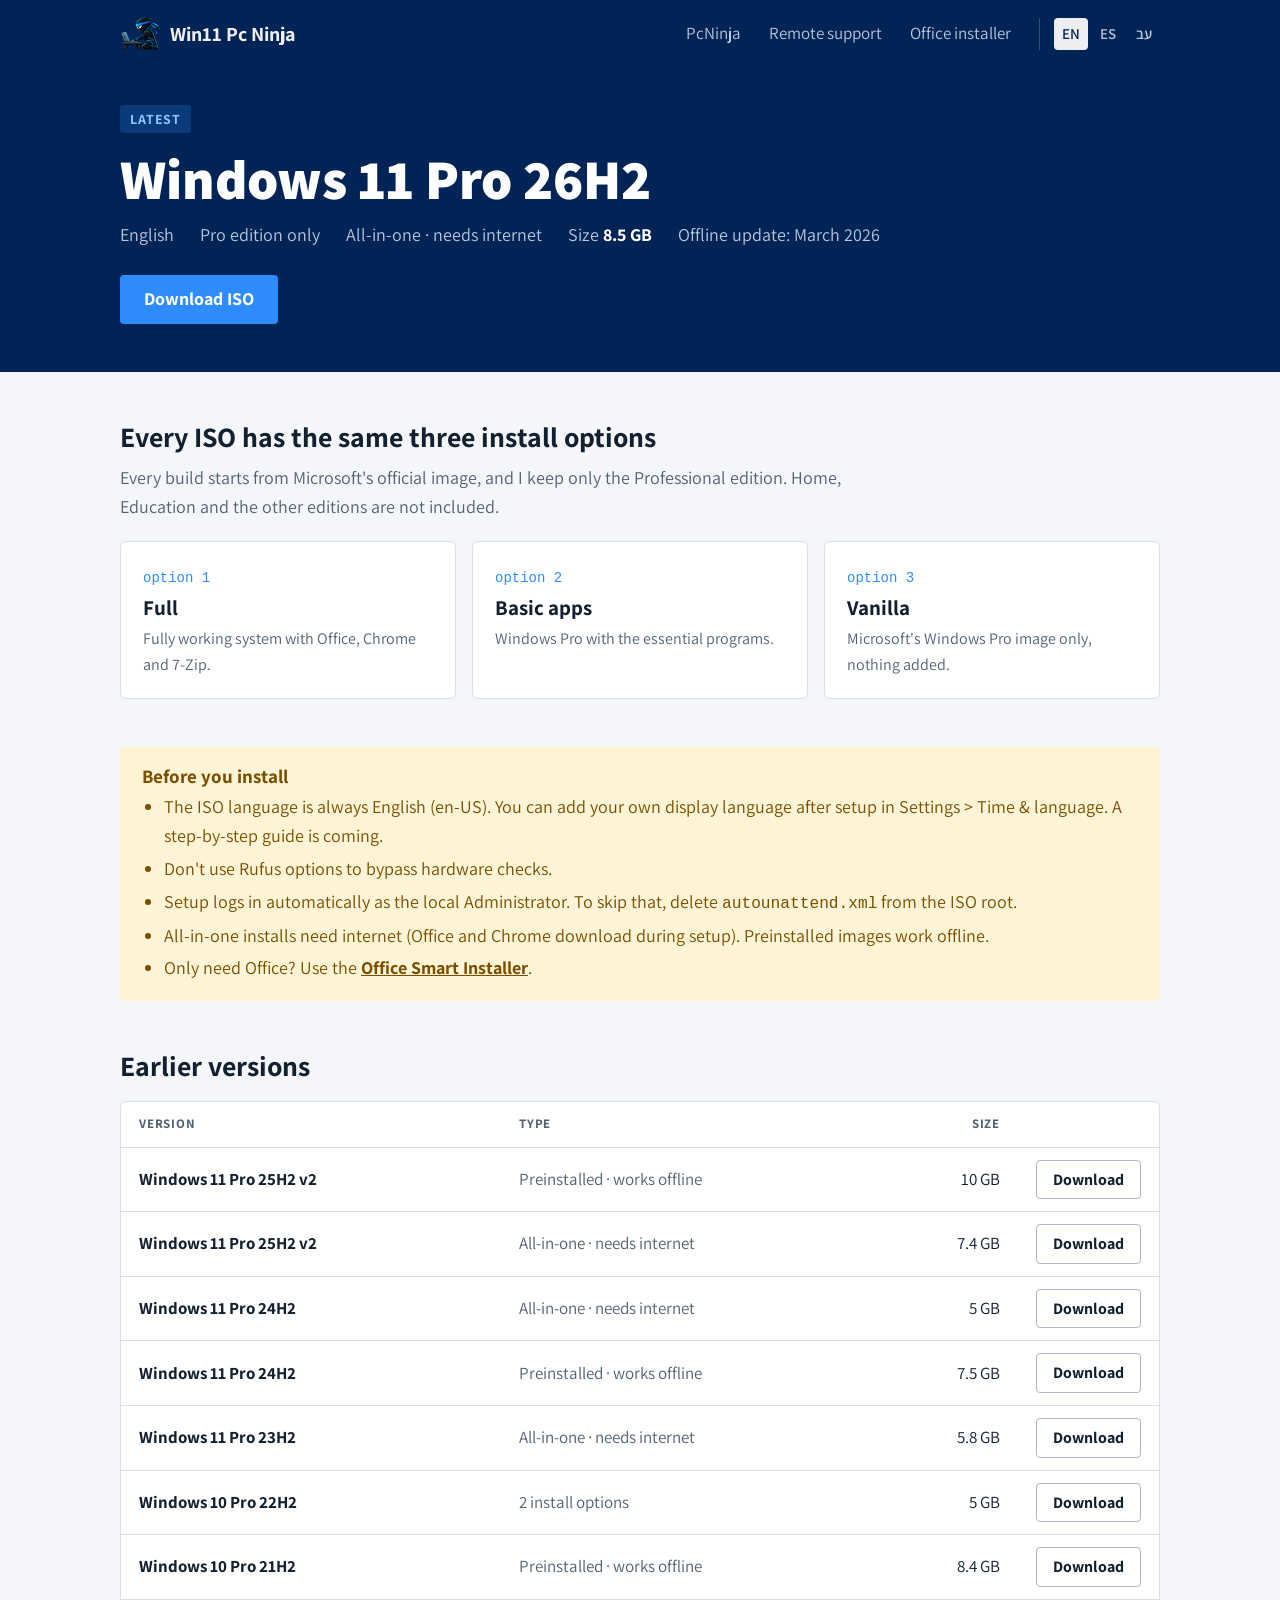
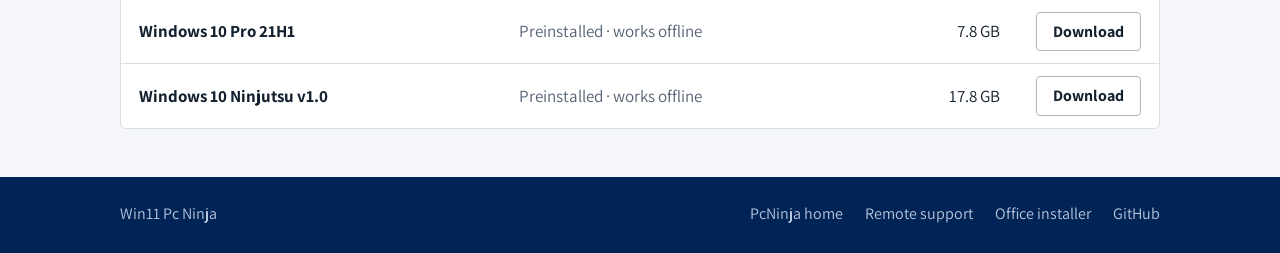
==== commit 07fd53d5: "State Pro-only builds and expand the English-language note Co-Authored-By: Claude Opus 5.5 <noreply@" ====
--- a/index.html
+++ b/index.html
@@ -51,6 +51,7 @@
         <h1>Windows 11 Pro 26H2</h1>
         <ul class="meta">
           <li>English</li>
+          <li>Pro edition only</li>
           <li>All-in-one · needs internet</li>
           <li>Size <b class="num" dir="ltr">8.5 GB</b></li>
           <li>Offline update: March 2026</li>
@@ -62,6 +63,7 @@
     <section>
       <div class="wrap">
         <h2 class="h2">Every ISO has the same three install options</h2>
+        <p class="intro">Every build starts from Microsoft's official image, and I keep only the Professional edition. Home, Education and the other editions are not included.</p>
         <ol class="opts">
           <li class="opt"><span class="k">option 1</span><h3>Full</h3><p>Fully working system with Office, Chrome and 7-Zip.</p></li>
           <li class="opt"><span class="k">option 2</span><h3>Basic apps</h3><p>Windows Pro with the essential programs.</p></li>
@@ -75,7 +77,7 @@
         <div class="note">
           <h2>Before you install</h2>
           <ul>
-            <li>The ISO language is always English. A guide for adding system languages is coming.</li>
+            <li>The ISO language is always English (en-US). You can add your own display language after setup in Settings &gt; Time &amp; language. A step-by-step guide is coming.</li>
             <li>Don't use Rufus options to bypass hardware checks.</li>
             <li>Setup logs in automatically as the local Administrator. To skip that, delete <code>autounattend.xml</code> from the ISO root.</li>
             <li>All-in-one installs need internet (Office and Chrome download during setup). Preinstalled images work offline.</li>
--- a/assets/site.css
+++ b/assets/site.css
@@ -55,6 +55,7 @@
 section { padding-block: 48px; }
 section + section { padding-top: 0; }
 .h2 { font-size: 28px; margin-bottom: 18px; }
+.intro { color: var(--muted); max-width: 44em; margin-top: -8px; margin-bottom: 20px; }
 
 /* Install options */
 .opts { list-style: none; display: grid; grid-template-columns: repeat(3, 1fr); gap: 16px; }
